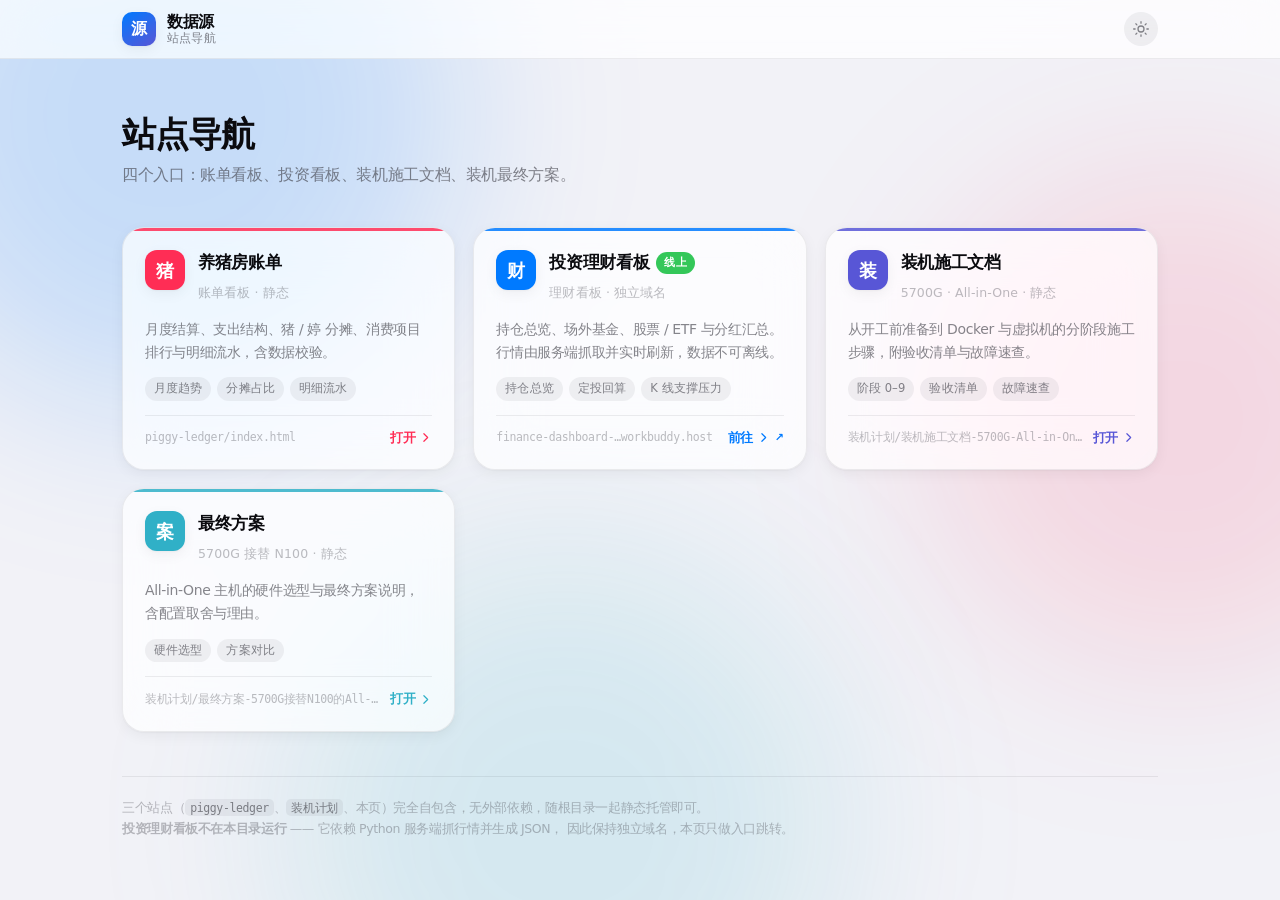
==== index.html @ bb673895 "新增根目录导航首页 index.html 四个入口：养猪房账单、投资理财看板、装机施工文档、装机最终方案。  - 本页与 piggy-ledger、装机计划 完全自包含，无外部依赖，随根目录一起静态托" ====
<!DOCTYPE html>
<html lang="zh-CN" data-theme="auto">
<head>
<meta charset="utf-8" />
<meta name="viewport" content="width=device-width, initial-scale=1, viewport-fit=cover" />
<meta name="color-scheme" content="light dark" />
<title>数据源 · 站点导航</title>
<script>
/* 外观引导：把 auto 解析成 light/dark，避免首屏闪白 */
(function () {
  try {
    var pref = localStorage.getItem('home-theme') || 'auto';
    var dark = pref === 'dark'
      || (pref === 'auto' && window.matchMedia('(prefers-color-scheme: dark)').matches);
    document.documentElement.dataset.theme = dark ? 'dark' : 'light';
    document.documentElement.dataset.themePref = pref;
  } catch (e) {
    document.documentElement.dataset.theme = 'light';
  }
})();
</script>
<style>
/* ============================================================
   数据源 · 站点导航
   设计语言与 piggy-ledger 保持一致：Apple 流体界面 / 材质分层 / 光学字号
   ============================================================ */

/* ------------------------------------------------------------ 令牌 */
html[data-theme="light"] {
  --bg-base: #F2F2F7;
  --bg-deep: #E9E9EF;

  --material: rgba(255, 255, 255, 0.72);
  --material-strong: rgba(255, 255, 255, 0.86);
  --material-blur: saturate(180%) blur(30px);

  --label: #0B0B0F;
  --label-2: rgba(60, 60, 67, 0.62);
  --label-3: rgba(60, 60, 67, 0.34);

  --separator: rgba(60, 60, 67, 0.14);
  --hairline: rgba(60, 60, 67, 0.09);
  --fill-1: rgba(120, 120, 128, 0.10);

  --blue: #007AFF;
  --green: #34C759;
  --orange: #FF9500;
  --pink: #FF2D55;
  --purple: #AF52DE;
  --teal: #30B0C7;
  --indigo: #5856D6;

  --shadow-1: 0 1px 2px rgba(0, 0, 0, .04), 0 4px 14px rgba(0, 0, 0, .05);
  --shadow-3: 0 2px 8px rgba(0, 0, 0, .06), 0 20px 60px rgba(0, 0, 0, .10);

  --aurora-a: rgba(0, 122, 255, .18);
  --aurora-b: rgba(255, 45, 85, .13);
  --aurora-c: rgba(48, 176, 199, .14);
}

html[data-theme="dark"] {
  --bg-base: #000000;
  --bg-deep: #000000;

  --material: rgba(28, 28, 30, 0.72);
  --material-strong: rgba(38, 38, 42, 0.82);
  --material-blur: saturate(180%) blur(30px);

  --label: #FFFFFF;
  --label-2: rgba(235, 235, 245, 0.62);
  --label-3: rgba(235, 235, 245, 0.34);

  --separator: rgba(235, 235, 245, 0.16);
  --hairline: rgba(235, 235, 245, 0.10);
  --fill-1: rgba(120, 120, 128, 0.20);

  --blue: #0A84FF;
  --green: #30D158;
  --orange: #FF9F0A;
  --pink: #FF375F;
  --purple: #BF5AF2;
  --teal: #40C8E0;
  --indigo: #5E5CE6;

  --shadow-1: 0 1px 2px rgba(0, 0, 0, .4), 0 4px 16px rgba(0, 0, 0, .5);
  --shadow-3: 0 2px 8px rgba(0, 0, 0, .55), 0 24px 70px rgba(0, 0, 0, .7);

  --aurora-a: rgba(10, 132, 255, .30);
  --aurora-b: rgba(255, 55, 95, .20);
  --aurora-c: rgba(64, 200, 224, .20);
}

/* ------------------------------------------------------------ 基础 */
*, *::before, *::after { box-sizing: border-box; }

html, body { height: 100%; }

body {
  margin: 0;
  background: var(--bg-base);
  color: var(--label);
  font-family: -apple-system, BlinkMacSystemFont, "SF Pro Text", "PingFang SC",
               "Hiragino Sans GB", "Microsoft YaHei", system-ui, sans-serif;
  font-size: 17px;
  letter-spacing: -.022em;
  line-height: 1.5;
  -webkit-font-smoothing: antialiased;
  text-rendering: optimizeLegibility;
  transition: background-color .4s cubic-bezier(.32,.72,0,1),
              color .4s cubic-bezier(.32,.72,0,1);
}

a { color: inherit; text-decoration: none; }

:focus-visible {
  outline: 2px solid var(--blue);
  outline-offset: 3px;
  border-radius: 14px;
}

/* ------------------------------------------------------------ 极光背景 */
.aurora {
  position: fixed;
  inset: 0;
  z-index: -1;
  overflow: hidden;
  pointer-events: none;
  background: var(--bg-base);
}
.aurora span {
  position: absolute;
  display: block;
  border-radius: 50%;
  filter: blur(90px);
  will-change: transform;
}
.aurora .a {
  width: 46vw; height: 46vw; min-width: 320px; min-height: 320px;
  top: -14vw; left: -10vw;
  background: var(--aurora-a);
  animation: drift-a 26s cubic-bezier(.32,.72,0,1) infinite alternate;
}
.aurora .b {
  width: 40vw; height: 40vw; min-width: 280px; min-height: 280px;
  top: 18vh; right: -12vw;
  background: var(--aurora-b);
  animation: drift-b 32s cubic-bezier(.32,.72,0,1) infinite alternate;
}
.aurora .c {
  width: 44vw; height: 44vw; min-width: 300px; min-height: 300px;
  bottom: -16vw; left: 22vw;
  background: var(--aurora-c);
  animation: drift-c 29s cubic-bezier(.32,.72,0,1) infinite alternate;
}
@keyframes drift-a { to { transform: translate3d(6vw, 5vh, 0) scale(1.12); } }
@keyframes drift-b { to { transform: translate3d(-7vw, 6vh, 0) scale(1.08); } }
@keyframes drift-c { to { transform: translate3d(5vw, -6vh, 0) scale(1.14); } }

/* ------------------------------------------------------------ 顶栏 */
.topbar {
  position: sticky;
  top: 0;
  z-index: 20;
  padding: env(safe-area-inset-top) 0 0;
  background: var(--material);
  -webkit-backdrop-filter: var(--material-blur);
  backdrop-filter: var(--material-blur);
  border-bottom: 1px solid var(--hairline);
  transition: background-color .4s cubic-bezier(.32,.72,0,1);
}
.topbar-inner {
  max-width: 1080px;
  margin: 0 auto;
  padding: 12px 22px;
  display: flex;
  align-items: center;
  justify-content: space-between;
  gap: 16px;
}

.brand { display: flex; align-items: center; gap: 11px; min-width: 0; }
.brand-mark {
  display: grid;
  place-items: center;
  width: 34px; height: 34px;
  flex: none;
  border-radius: 10px;
  background: linear-gradient(145deg, var(--blue), var(--indigo));
  color: #fff;
  font-size: 16px;
  font-weight: 600;
  letter-spacing: 0;
  box-shadow: var(--shadow-1);
}
.brand-text { display: flex; flex-direction: column; line-height: 1.16; min-width: 0; }
.brand-text strong { font-size: 16px; font-weight: 600; letter-spacing: -.02em; }
.brand-text em {
  font-style: normal;
  font-size: 11.5px;
  color: var(--label-2);
  letter-spacing: .02em;
}

.icon-btn {
  display: grid;
  place-items: center;
  width: 34px; height: 34px;
  flex: none;
  padding: 0;
  border: none;
  border-radius: 50%;
  background: var(--fill-1);
  color: var(--label-2);
  cursor: pointer;
  transition: transform .4s cubic-bezier(.32,.72,0,1),
              background-color .25s ease, color .25s ease;
}
.icon-btn:hover { background: var(--separator); color: var(--label); }
.icon-btn:active { transform: scale(.92); }
.icon-btn .ico-moon { display: none; }
html[data-theme="dark"] .icon-btn .ico-sun { display: none; }
html[data-theme="dark"] .icon-btn .ico-moon { display: block; }

/* ------------------------------------------------------------ 主体 */
.wrap {
  max-width: 1080px;
  margin: 0 auto;
  padding: 56px 22px calc(48px + env(safe-area-inset-bottom));
}

.hero { margin-bottom: 40px; }
.hero h1 {
  margin: 0 0 10px;
  font-size: 34px;
  font-weight: 700;
  letter-spacing: -.026em;
  line-height: 1.14;
}
.hero p {
  margin: 0;
  max-width: 46em;
  font-size: 15.5px;
  color: var(--label-2);
}

/* ------------------------------------------------------------ 卡片网格 */
.grid {
  display: grid;
  grid-template-columns: repeat(auto-fill, minmax(300px, 1fr));
  gap: 18px;
}

.card {
  position: relative;
  display: flex;
  flex-direction: column;
  gap: 14px;
  padding: 22px;
  border-radius: 22px;
  background: var(--material);
  -webkit-backdrop-filter: var(--material-blur);
  backdrop-filter: var(--material-blur);
  border: 1px solid var(--hairline);
  box-shadow: var(--shadow-1);
  overflow: hidden;
  transition: transform .4s cubic-bezier(.32,.72,0,1),
              box-shadow .4s cubic-bezier(.32,.72,0,1),
              background-color .4s cubic-bezier(.32,.72,0,1),
              border-color .25s ease;
}
/* 顶部强调色细边 */
.card::before {
  content: "";
  position: absolute;
  inset: 0 0 auto 0;
  height: 3px;
  background: var(--accent, var(--blue));
  opacity: .85;
}
.card:hover {
  transform: translateY(-3px);
  box-shadow: var(--shadow-3);
  background: var(--material-strong);
  border-color: var(--separator);
}
.card:active { transform: translateY(-1px) scale(.995); }

.card-head { display: flex; align-items: flex-start; gap: 13px; }

.card-mark {
  display: grid;
  place-items: center;
  width: 40px; height: 40px;
  flex: none;
  border-radius: 12px;
  color: #fff;
  font-size: 18px;
  font-weight: 600;
  letter-spacing: 0;
  background: var(--accent, var(--blue));
  box-shadow: var(--shadow-1);
}

.card-title { min-width: 0; flex: 1; }
.card-title h2 {
  margin: 0 0 3px;
  font-size: 17px;
  font-weight: 600;
  letter-spacing: -.02em;
  display: flex;
  align-items: center;
  gap: 7px;
}
.card-title .sub {
  font-size: 12.5px;
  color: var(--label-3);
  letter-spacing: .01em;
}

.badge {
  flex: none;
  align-self: center;
  font-size: 11px;
  font-weight: 600;
  letter-spacing: .02em;
  padding: 3px 8px;
  border-radius: 999px;
  color: var(--label-2);
  background: var(--fill-1);
}
.badge.live { color: #fff; background: var(--green); }

.card p {
  margin: 0;
  font-size: 14px;
  line-height: 1.62;
  color: var(--label-2);
}

.tags { display: flex; flex-wrap: wrap; gap: 6px; margin-top: auto; }
.tag {
  font-size: 11.5px;
  padding: 3px 9px;
  border-radius: 999px;
  background: var(--fill-1);
  color: var(--label-2);
  letter-spacing: .01em;
}

.card-foot {
  display: flex;
  align-items: center;
  justify-content: space-between;
  gap: 10px;
  padding-top: 13px;
  border-top: 1px solid var(--hairline);
  font-size: 12.5px;
  color: var(--label-3);
}
.card-foot .path {
  font-family: ui-monospace, SFMono-Regular, "SF Mono", Menlo, monospace;
  font-size: 11.5px;
  overflow: hidden;
  text-overflow: ellipsis;
  white-space: nowrap;
}
.go {
  display: inline-flex;
  align-items: center;
  gap: 4px;
  flex: none;
  color: var(--accent, var(--blue));
  font-weight: 600;
  font-size: 12.5px;
}
.card:hover .go svg { transform: translateX(3px); }
.go svg { transition: transform .4s cubic-bezier(.32,.72,0,1); }

/* 外链卡片：视觉上轻微区分 */
.card.ext .go::after { content: "↗"; margin-left: 1px; font-size: 11px; }

/* ------------------------------------------------------------ 页脚 */
.foot {
  margin-top: 44px;
  padding-top: 20px;
  border-top: 1px solid var(--hairline);
  font-size: 12.5px;
  line-height: 1.7;
  color: var(--label-3);
}
.foot code {
  font-family: ui-monospace, SFMono-Regular, "SF Mono", Menlo, monospace;
  font-size: 11.5px;
  padding: 1.5px 5px;
  border-radius: 5px;
  background: var(--fill-1);
  color: var(--label-2);
}

/* ------------------------------------------------------------ 入场动画 */
@media (prefers-reduced-motion: no-preference) {
  .reveal {
    animation: reveal .55s cubic-bezier(.32,.72,0,1) both;
  }
  .reveal:nth-child(1) { animation-delay: .02s; }
  .reveal:nth-child(2) { animation-delay: .07s; }
  .reveal:nth-child(3) { animation-delay: .12s; }
  .reveal:nth-child(4) { animation-delay: .17s; }
  .reveal:nth-child(5) { animation-delay: .22s; }
}
@keyframes reveal {
  from { opacity: 0; transform: translateY(14px) scale(.985); }
  to   { opacity: 1; transform: none; }
}

/* ------------------------------------------------------------ 无障碍适配 */
@media (prefers-reduced-motion: reduce) {
  *, *::before, *::after {
    animation-duration: .01ms !important;
    animation-iteration-count: 1 !important;
    transition-duration: .01ms !important;
  }
  .card:hover { transform: none; }
}

@media (prefers-reduced-transparency: reduce) {
  .topbar, .card {
    -webkit-backdrop-filter: none;
    backdrop-filter: none;
    background: var(--bg-base);
  }
  .aurora { display: none; }
}

@media (prefers-contrast: more) {
  .topbar, .card { border-color: var(--label-3); border-width: 1px; }
  .foot { color: var(--label-2); }
  .card p, .card-title .sub { color: var(--label-2); }
}

@media (max-width: 560px) {
  body { font-size: 16.5px; }
  .wrap { padding: 36px 16px calc(36px + env(safe-area-inset-bottom)); }
  .hero h1 { font-size: 28px; }
  .grid { grid-template-columns: 1fr; gap: 14px; }
  .topbar-inner { padding: 10px 16px; }
}
</style>
</head>
<body>

<div class="aurora" aria-hidden="true">
  <span class="a"></span>
  <span class="b"></span>
  <span class="c"></span>
</div>

<header class="topbar">
  <div class="topbar-inner">
    <div class="brand">
      <span class="brand-mark" aria-hidden="true">源</span>
      <span class="brand-text">
        <strong>数据源</strong>
        <em>站点导航</em>
      </span>
    </div>
    <button class="icon-btn" id="themeBtn" type="button" title="切换外观" aria-label="切换外观">
      <svg viewBox="0 0 24 24" width="18" height="18" aria-hidden="true">
        <path class="ico-sun" d="M12 4.2v-2M12 21.8v-2M4.2 12h-2M21.8 12h-2M6.5 6.5 5.1 5.1M18.9 18.9l-1.4-1.4M17.5 6.5l1.4-1.4M5.1 18.9l1.4-1.4"
              stroke="currentColor" stroke-width="1.7" stroke-linecap="round" fill="none"/>
        <circle class="ico-sun" cx="12" cy="12" r="4" stroke="currentColor" stroke-width="1.7" fill="none"/>
        <path class="ico-moon" d="M20 13.6A8.4 8.4 0 0 1 10.4 4a8.4 8.4 0 1 0 9.6 9.6Z"
              stroke="currentColor" stroke-width="1.7" fill="none" stroke-linejoin="round"/>
      </svg>
    </button>
  </div>
</header>

<main class="wrap">

  <section class="hero reveal">
    <h1>站点导航</h1>
    <p>四个入口：账单看板、投资看板、装机施工文档、装机最终方案。</p>
  </section>

  <section class="grid">

    <a class="card reveal" href="./piggy-ledger/index.html" style="--accent: var(--pink)">
      <div class="card-head">
        <span class="card-mark" aria-hidden="true">猪</span>
        <div class="card-title">
          <h2>养猪房账单</h2>
          <span class="sub">账单看板 · 静态</span>
        </div>
      </div>
      <p>月度结算、支出结构、猪 / 婷 分摊、消费项目排行与明细流水，含数据校验。</p>
      <div class="tags">
        <span class="tag">月度趋势</span>
        <span class="tag">分摊占比</span>
        <span class="tag">明细流水</span>
      </div>
      <div class="card-foot">
        <span class="path">piggy-ledger/index.html</span>
        <span class="go">打开
          <svg viewBox="0 0 24 24" width="13" height="13" aria-hidden="true">
            <path d="m9 5 7 7-7 7" stroke="currentColor" stroke-width="2.2"
                  stroke-linecap="round" stroke-linejoin="round" fill="none"/>
          </svg>
        </span>
      </div>
    </a>

    <a class="card ext reveal" href="https://finance-dashboard-83938.app.workbuddy.host/"
       target="_blank" rel="noopener noreferrer" style="--accent: var(--blue)">
      <div class="card-head">
        <span class="card-mark" aria-hidden="true">财</span>
        <div class="card-title">
          <h2>投资理财看板 <span class="badge live">线上</span></h2>
          <span class="sub">理财看板 · 独立域名</span>
        </div>
      </div>
      <p>持仓总览、场外基金、股票 / ETF 与分红汇总。行情由服务端抓取并实时刷新，数据不可离线。</p>
      <div class="tags">
        <span class="tag">持仓总览</span>
        <span class="tag">定投回算</span>
        <span class="tag">K 线支撑压力</span>
      </div>
      <div class="card-foot">
        <span class="path">finance-dashboard-…workbuddy.host</span>
        <span class="go">前往
          <svg viewBox="0 0 24 24" width="13" height="13" aria-hidden="true">
            <path d="m9 5 7 7-7 7" stroke="currentColor" stroke-width="2.2"
                  stroke-linecap="round" stroke-linejoin="round" fill="none"/>
          </svg>
        </span>
      </div>
    </a>

    <a class="card reveal" href="./装机计划/装机施工文档-5700G-All-in-One.html"
       style="--accent: var(--indigo)">
      <div class="card-head">
        <span class="card-mark" aria-hidden="true">装</span>
        <div class="card-title">
          <h2>装机施工文档</h2>
          <span class="sub">5700G · All-in-One · 静态</span>
        </div>
      </div>
      <p>从开工前准备到 Docker 与虚拟机的分阶段施工步骤，附验收清单与故障速查。</p>
      <div class="tags">
        <span class="tag">阶段 0–9</span>
        <span class="tag">验收清单</span>
        <span class="tag">故障速查</span>
      </div>
      <div class="card-foot">
        <span class="path">装机计划/装机施工文档-5700G-All-in-One.html</span>
        <span class="go">打开
          <svg viewBox="0 0 24 24" width="13" height="13" aria-hidden="true">
            <path d="m9 5 7 7-7 7" stroke="currentColor" stroke-width="2.2"
                  stroke-linecap="round" stroke-linejoin="round" fill="none"/>
          </svg>
        </span>
      </div>
    </a>

    <a class="card reveal" href="./装机计划/最终方案-5700G接替N100的All-in-One主机.html"
       style="--accent: var(--teal)">
      <div class="card-head">
        <span class="card-mark" aria-hidden="true">案</span>
        <div class="card-title">
          <h2>最终方案</h2>
          <span class="sub">5700G 接替 N100 · 静态</span>
        </div>
      </div>
      <p>All-in-One 主机的硬件选型与最终方案说明，含配置取舍与理由。</p>
      <div class="tags">
        <span class="tag">硬件选型</span>
        <span class="tag">方案对比</span>
      </div>
      <div class="card-foot">
        <span class="path">装机计划/最终方案-5700G接替N100的All-in-One主机.html</span>
        <span class="go">打开
          <svg viewBox="0 0 24 24" width="13" height="13" aria-hidden="true">
            <path d="m9 5 7 7-7 7" stroke="currentColor" stroke-width="2.2"
                  stroke-linecap="round" stroke-linejoin="round" fill="none"/>
          </svg>
        </span>
      </div>
    </a>

  </section>

  <footer class="foot">
    三个站点（<code>piggy-ledger</code>、<code>装机计划</code>、本页）完全自包含，无外部依赖，随根目录一起静态托管即可。<br>
    <strong>投资理财看板不在本目录运行</strong> —— 它依赖 Python 服务端抓行情并生成 JSON，
    因此保持独立域名，本页只做入口跳转。
  </footer>

</main>

<script>
(function () {
  var btn = document.getElementById('themeBtn');
  var root = document.documentElement;
  var mq = window.matchMedia('(prefers-color-scheme: dark)');

  var order = ['auto', 'light', 'dark'];
  var label = { auto: '跟随系统', light: '浅色', dark: '深色' };

  function apply(pref) {
    var dark = pref === 'dark' || (pref === 'auto' && mq.matches);
    root.dataset.theme = dark ? 'dark' : 'light';
    root.dataset.themePref = pref;
    try { localStorage.setItem('home-theme', pref); } catch (e) {}
    if (btn) {
      btn.title = '切换外观（当前：' + label[pref] + '）';
      btn.setAttribute('aria-label', btn.title);
    }
  }

  if (btn) {
    btn.addEventListener('click', function () {
      var cur = root.dataset.themePref || 'auto';
      apply(order[(order.indexOf(cur) + 1) % order.length]);
    });
  }

  // 系统外观变化时，仅在「跟随系统」模式下同步
  var onSys = function () {
    if ((root.dataset.themePref || 'auto') === 'auto') apply('auto');
  };
  if (mq.addEventListener) mq.addEventListener('change', onSys);
  else if (mq.addListener) mq.addListener(onSys);

  apply(root.dataset.themePref || 'auto');
})();
</script>

</body>
</html>
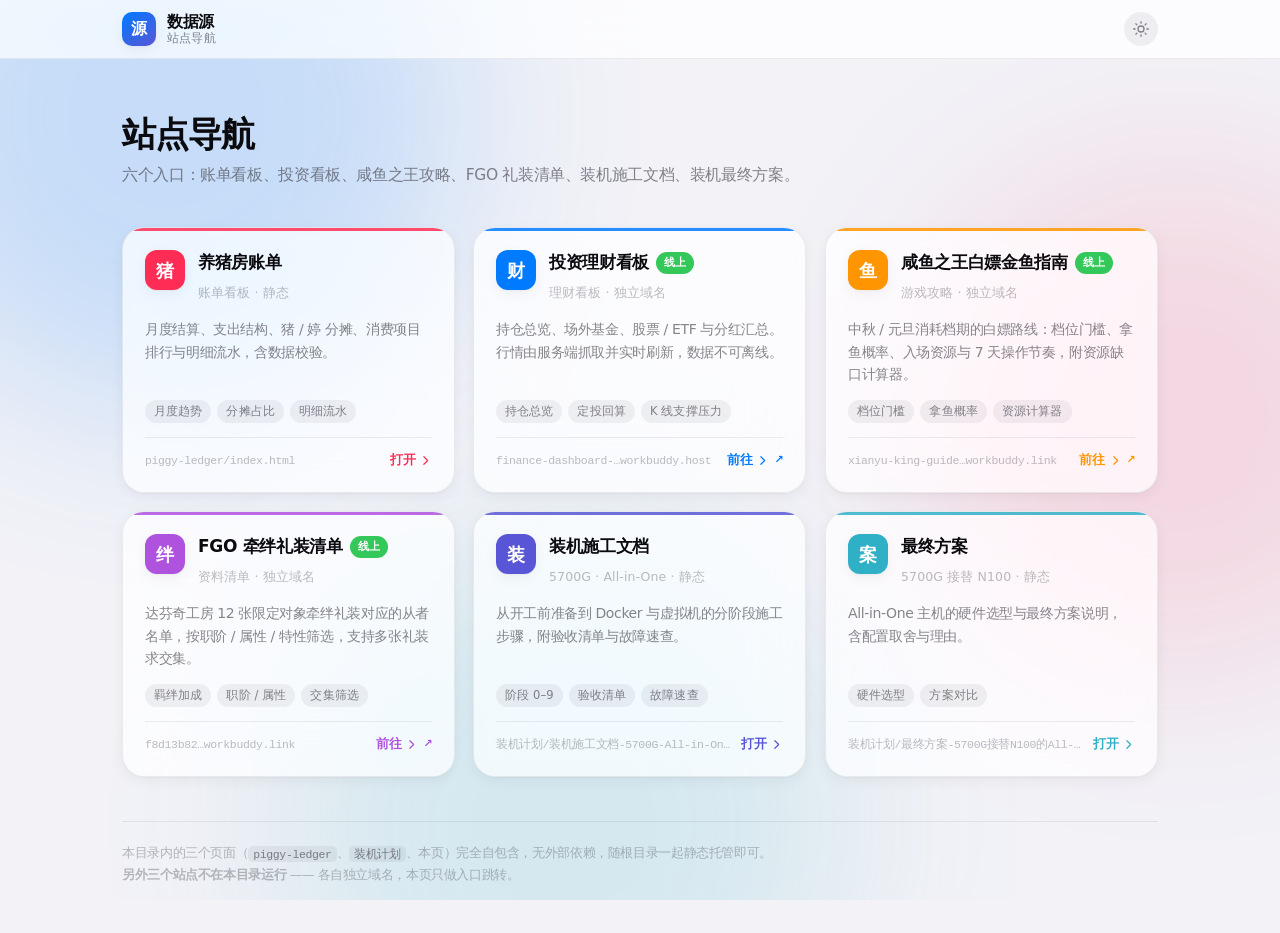
==== commit 39565198: "导航首页新增：咸鱼之王白嫖金鱼指南、FGO 牵绊礼装清单 - 新增两张外链卡片，插在投资理财看板与装机文档之间 - 顶部文案「四个入口」改为「六个入口」 - 页脚区分「本目录内三个页面」与「另外三个站" ====
--- a/index.html
+++ b/index.html
@@ -407,6 +407,8 @@
   .reveal:nth-child(3) { animation-delay: .12s; }
   .reveal:nth-child(4) { animation-delay: .17s; }
   .reveal:nth-child(5) { animation-delay: .22s; }
+  .reveal:nth-child(6) { animation-delay: .27s; }
+  .reveal:nth-child(7) { animation-delay: .32s; }
 }
 @keyframes reveal {
   from { opacity: 0; transform: translateY(14px) scale(.985); }
@@ -480,7 +482,7 @@
 
   <section class="hero reveal">
     <h1>站点导航</h1>
-    <p>四个入口：账单看板、投资看板、装机施工文档、装机最终方案。</p>
+    <p>六个入口：账单看板、投资看板、咸鱼之王攻略、FGO 礼装清单、装机施工文档、装机最终方案。</p>
   </section>
 
   <section class="grid">
@@ -536,6 +538,58 @@
       </div>
     </a>
 
+    <a class="card ext reveal" href="https://xianyu-king-guide.app.workbuddy.link/"
+       target="_blank" rel="noopener noreferrer" style="--accent: var(--orange)">
+      <div class="card-head">
+        <span class="card-mark" aria-hidden="true">鱼</span>
+        <div class="card-title">
+          <h2>咸鱼之王白嫖金鱼指南 <span class="badge live">线上</span></h2>
+          <span class="sub">游戏攻略 · 独立域名</span>
+        </div>
+      </div>
+      <p>中秋 / 元旦消耗档期的白嫖路线：档位门槛、拿鱼概率、入场资源与 7 天操作节奏，附资源缺口计算器。</p>
+      <div class="tags">
+        <span class="tag">档位门槛</span>
+        <span class="tag">拿鱼概率</span>
+        <span class="tag">资源计算器</span>
+      </div>
+      <div class="card-foot">
+        <span class="path">xianyu-king-guide…workbuddy.link</span>
+        <span class="go">前往
+          <svg viewBox="0 0 24 24" width="13" height="13" aria-hidden="true">
+            <path d="m9 5 7 7-7 7" stroke="currentColor" stroke-width="2.2"
+                  stroke-linecap="round" stroke-linejoin="round" fill="none"/>
+          </svg>
+        </span>
+      </div>
+    </a>
+
+    <a class="card ext reveal" href="https://f8d13b828d6845ad9714997e6ace99e1.app.workbuddy.link"
+       target="_blank" rel="noopener noreferrer" style="--accent: var(--purple)">
+      <div class="card-head">
+        <span class="card-mark" aria-hidden="true">绊</span>
+        <div class="card-title">
+          <h2>FGO 牵绊礼装清单 <span class="badge live">线上</span></h2>
+          <span class="sub">资料清单 · 独立域名</span>
+        </div>
+      </div>
+      <p>达芬奇工房 12 张限定对象牵绊礼装对应的从者名单，按职阶 / 属性 / 特性筛选，支持多张礼装求交集。</p>
+      <div class="tags">
+        <span class="tag">羁绊加成</span>
+        <span class="tag">职阶 / 属性</span>
+        <span class="tag">交集筛选</span>
+      </div>
+      <div class="card-foot">
+        <span class="path">f8d13b82…workbuddy.link</span>
+        <span class="go">前往
+          <svg viewBox="0 0 24 24" width="13" height="13" aria-hidden="true">
+            <path d="m9 5 7 7-7 7" stroke="currentColor" stroke-width="2.2"
+                  stroke-linecap="round" stroke-linejoin="round" fill="none"/>
+          </svg>
+        </span>
+      </div>
+    </a>
+
     <a class="card reveal" href="./装机计划/装机施工文档-5700G-All-in-One.html"
        style="--accent: var(--indigo)">
       <div class="card-head">
@@ -590,9 +644,8 @@
   </section>
 
   <footer class="foot">
-    三个站点（<code>piggy-ledger</code>、<code>装机计划</code>、本页）完全自包含，无外部依赖，随根目录一起静态托管即可。<br>
-    <strong>投资理财看板不在本目录运行</strong> —— 它依赖 Python 服务端抓行情并生成 JSON，
-    因此保持独立域名，本页只做入口跳转。
+    本目录内的三个页面（<code>piggy-ledger</code>、<code>装机计划</code>、本页）完全自包含，无外部依赖，随根目录一起静态托管即可。<br>
+    <strong>另外三个站点不在本目录运行</strong> —— 各自独立域名，本页只做入口跳转。
   </footer>
 
 </main>
